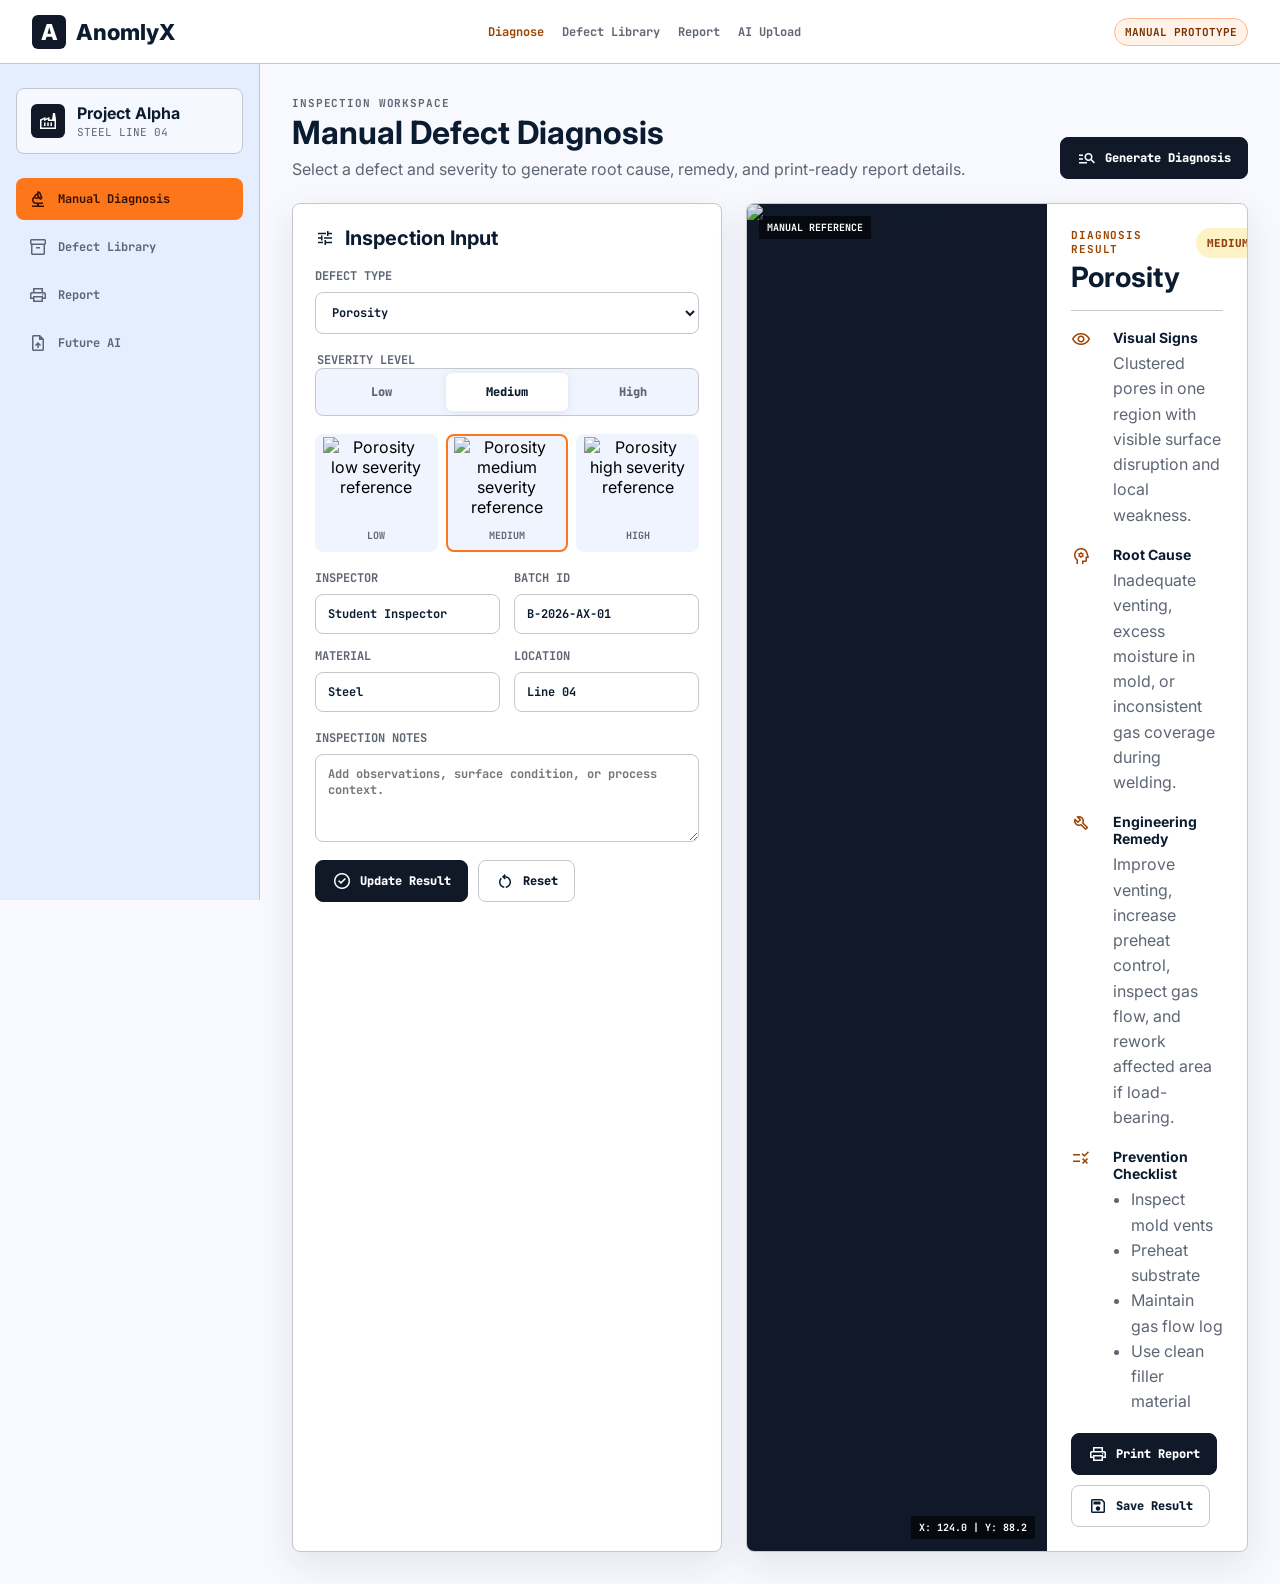
==== index.html @ 94c05d11 "add frontend framework and supporting documentation" ====
<!DOCTYPE html>
<html lang="en">
<head>
  <meta charset="UTF-8">
  <meta name="viewport" content="width=device-width, initial-scale=1.0">
  <title>AnomlyX Diagnostic Prototype</title>
  <link rel="preconnect" href="https://fonts.googleapis.com">
  <link rel="preconnect" href="https://fonts.gstatic.com" crossorigin>
  <link href="https://fonts.googleapis.com/css2?family=Inter:wght@400;500;600;700;800&family=JetBrains+Mono:wght@500;700&family=Material+Symbols+Outlined:wght@400&display=swap" rel="stylesheet">
  <link rel="stylesheet" href="styles.css">
</head>
<body>
  <header class="topbar">
    <a class="brand" href="#diagnose" aria-label="AnomlyX home">
      <span class="brand-mark">A</span>
      <span>AnomlyX</span>
    </a>
    <nav class="topnav" aria-label="Primary navigation">
      <a href="#diagnose" data-route="diagnose">Diagnose</a>
      <a href="#library" data-route="library">Defect Library</a>
      <a href="#report" data-route="report">Report</a>
      <a href="#ai" data-route="ai">AI Upload</a>
    </nav>
    <span class="prototype-badge">Manual Prototype</span>
  </header>

  <main class="app-shell">
    <aside class="sidebar">
      <section class="line-card">
        <span class="material-symbols-outlined">factory</span>
        <div>
          <strong>Project Alpha</strong>
          <small>Steel Line 04</small>
        </div>
      </section>
      <button class="side-link active" data-jump="diagnose">
        <span class="material-symbols-outlined">biotech</span>
        Manual Diagnosis
      </button>
      <button class="side-link" data-jump="library">
        <span class="material-symbols-outlined">inventory_2</span>
        Defect Library
      </button>
      <button class="side-link" data-jump="report">
        <span class="material-symbols-outlined">print</span>
        Report
      </button>
      <button class="side-link" data-jump="ai">
        <span class="material-symbols-outlined">upload_file</span>
        Future AI
      </button>
    </aside>

    <section class="content">
      <section class="page active" id="page-diagnose" data-page="diagnose">
        <div class="page-header">
          <div>
            <p class="eyebrow">Inspection workspace</p>
            <h1>Manual Defect Diagnosis</h1>
            <p>Select a defect and severity to generate root cause, remedy, and print-ready report details.</p>
          </div>
          <button class="primary-action" id="generateBtn">
            <span class="material-symbols-outlined">manage_search</span>
            Generate Diagnosis
          </button>
        </div>

        <div class="diagnosis-grid">
          <form class="panel input-panel" id="diagnosisForm">
            <div class="panel-title">
              <span class="material-symbols-outlined">tune</span>
              <h2>Inspection Input</h2>
            </div>

            <label>
              Defect Type
              <select id="defectSelect"></select>
            </label>

            <fieldset>
              <legend>Severity Level</legend>
              <div class="segmented" id="severityGroup">
                <button type="button" data-severity="low">Low</button>
                <button type="button" data-severity="medium" class="active">Medium</button>
                <button type="button" data-severity="high">High</button>
              </div>
            </fieldset>

            <div class="thumb-row" id="severityThumbs" aria-label="Severity references"></div>

            <div class="form-grid">
              <label>
                Inspector
                <input id="inspectorInput" value="Student Inspector">
              </label>
              <label>
                Batch ID
                <input id="batchInput" value="B-2026-AX-01">
              </label>
              <label>
                Material
                <input id="materialInput" value="Steel">
              </label>
              <label>
                Location
                <input id="locationInput" value="Line 04">
              </label>
            </div>

            <label>
              Inspection Notes
              <textarea id="notesInput" rows="4" placeholder="Add observations, surface condition, or process context."></textarea>
            </label>

            <div class="button-row">
              <button type="button" class="primary-action" id="updateBtn">
                <span class="material-symbols-outlined">check_circle</span>
                Update Result
              </button>
              <button type="reset" class="ghost-action" id="resetBtn">
                <span class="material-symbols-outlined">restart_alt</span>
                Reset
              </button>
            </div>
          </form>

          <article class="panel result-panel">
            <div class="result-visual">
              <img id="resultImage" alt="Selected defect reference">
              <span class="scan-label">Manual reference</span>
              <span class="coordinate">X: 124.0 | Y: 88.2</span>
            </div>

            <div class="result-body">
              <div class="result-heading">
                <div>
                  <p class="eyebrow">Diagnosis Result</p>
                  <h2 id="resultTitle">Porosity</h2>
                </div>
                <span class="severity-pill medium" id="severityBadge">Medium</span>
              </div>

              <div class="result-section">
                <span class="material-symbols-outlined">visibility</span>
                <div>
                  <h3>Visual Signs</h3>
                  <p id="visualSigns"></p>
                </div>
              </div>

              <div class="result-section">
                <span class="material-symbols-outlined">psychology</span>
                <div>
                  <h3>Root Cause</h3>
                  <p id="rootCause"></p>
                </div>
              </div>

              <div class="result-section">
                <span class="material-symbols-outlined">build</span>
                <div>
                  <h3>Engineering Remedy</h3>
                  <p id="remedy"></p>
                </div>
              </div>

              <div class="result-section">
                <span class="material-symbols-outlined">rule</span>
                <div>
                  <h3>Prevention Checklist</h3>
                  <ul id="preventionList"></ul>
                </div>
              </div>

              <div class="button-row">
                <button class="primary-action" id="printBtn">
                  <span class="material-symbols-outlined">print</span>
                  Print Report
                </button>
                <button class="ghost-action" id="saveBtn">
                  <span class="material-symbols-outlined">save</span>
                  Save Result
                </button>
              </div>
            </div>
          </article>
        </div>
      </section>

      <section class="page" id="page-library" data-page="library">
        <div class="page-header">
          <div>
            <p class="eyebrow">Reference database</p>
            <h1>Defect Library</h1>
            <p>Browse known metal defects and use any entry directly in the manual diagnosis workflow.</p>
          </div>
          <label class="search-box">
            <span class="material-symbols-outlined">search</span>
            <input id="librarySearch" placeholder="Search defects">
          </label>
        </div>
        <div class="library-grid" id="libraryGrid"></div>
      </section>

      <section class="page report-page" id="page-report" data-page="report">
        <div class="report-actions no-print">
          <button class="ghost-action" data-jump="diagnose">
            <span class="material-symbols-outlined">arrow_back</span>
            Back to Diagnosis
          </button>
          <button class="primary-action" id="reportPrintBtn">
            <span class="material-symbols-outlined">print</span>
            Print
          </button>
        </div>
        <article class="report-sheet" id="reportSheet">
          <header class="report-header">
            <div>
              <h1>AnomlyX</h1>
              <p>Industrial Metal Defect Diagnostic Report</p>
            </div>
            <div class="report-meta">
              <span id="reportId">AX-0001</span>
              <span id="reportDate"></span>
              <span id="reportInspector"></span>
            </div>
          </header>
          <div class="summary-table">
            <div><small>Defect Type</small><strong id="reportDefect"></strong></div>
            <div><small>Severity</small><strong id="reportSeverity"></strong></div>
            <div><small>Material</small><strong id="reportMaterial"></strong></div>
            <div><small>Batch ID</small><strong id="reportBatch"></strong></div>
          </div>
          <div class="report-content">
            <img id="reportImage" alt="Report defect reference">
            <div>
              <section>
                <h2>Root Cause Analysis</h2>
                <p id="reportRoot"></p>
              </section>
              <section>
                <h2>Recommended Remedy</h2>
                <p id="reportRemedy"></p>
              </section>
              <section>
                <h2>Inspector Notes</h2>
                <p id="reportNotes"></p>
              </section>
            </div>
          </div>
          <section class="report-checklist">
            <h2>Prevention Checklist</h2>
            <ul id="reportPrevention"></ul>
          </section>
        </article>
      </section>

      <section class="page" id="page-ai" data-page="ai">
        <div class="page-header">
          <div>
            <p class="eyebrow">Future ML feature</p>
            <h1>AI Image Diagnosis</h1>
            <p>This placeholder is ready for the model/API phase after the manual prototype and dataset are complete.</p>
          </div>
          <span class="prototype-badge">Coming Later</span>
        </div>
        <div class="ai-grid">
          <div class="panel upload-panel">
            <span class="material-symbols-outlined">cloud_upload</span>
            <h2>Upload metal defect image</h2>
            <p>JPG, PNG, or WEBP. Use close crop, good lighting, and minimal background.</p>
            <input type="file" accept="image/*" disabled>
          </div>
          <div class="panel">
            <div class="panel-title">
              <span class="material-symbols-outlined">modeling</span>
              <h2>Prediction Result</h2>
            </div>
            <div class="empty-state">
              <strong>No model connected yet</strong>
              <p>Phase 1 stays manual. Later, this panel can show defect, severity, confidence, and suggested remedy from ML.</p>
            </div>
          </div>
        </div>
      </section>
    </section>
  </main>

  <div class="toast" id="toast" role="status" aria-live="polite"></div>

  <script src="script.js"></script>
</body>
</html>
---- styles.css ----
:root {
  --bg: #f8f9ff;
  --surface: #ffffff;
  --surface-low: #eff4ff;
  --surface-mid: #e5eeff;
  --surface-high: #d3e4fe;
  --text: #0b1c30;
  --muted: #5e6674;
  --border: #c6c6cd;
  --primary: #111827;
  --accent: #9d4300;
  --accent-strong: #fd761a;
  --green: #0f9f6e;
  --amber: #d97706;
  --red: #dc2626;
  --shadow: 0 12px 35px rgba(11, 28, 48, 0.09);
  --radius: 8px;
}

* {
  box-sizing: border-box;
}

html {
  scroll-behavior: smooth;
}

body {
  margin: 0;
  min-height: 100vh;
  background: var(--bg);
  color: var(--text);
  font-family: Inter, system-ui, -apple-system, BlinkMacSystemFont, "Segoe UI", sans-serif;
}

button,
input,
select,
textarea {
  font: inherit;
}

button {
  cursor: pointer;
}

.material-symbols-outlined {
  font-size: 20px;
  vertical-align: middle;
}

.topbar {
  position: sticky;
  top: 0;
  z-index: 20;
  display: flex;
  align-items: center;
  justify-content: space-between;
  height: 64px;
  padding: 0 32px;
  background: rgba(255, 255, 255, 0.94);
  border-bottom: 1px solid var(--border);
  backdrop-filter: blur(10px);
}

.brand {
  display: inline-flex;
  align-items: center;
  gap: 10px;
  color: var(--text);
  font-size: 22px;
  font-weight: 800;
  text-decoration: none;
}

.brand-mark {
  display: grid;
  width: 34px;
  height: 34px;
  place-items: center;
  border-radius: 6px;
  background: var(--primary);
  color: white;
  font-weight: 800;
}

.topnav {
  display: flex;
  align-items: center;
  gap: 18px;
}

.topnav a {
  color: var(--muted);
  font-family: "JetBrains Mono", monospace;
  font-size: 12px;
  font-weight: 700;
  text-decoration: none;
}

.topnav a.active,
.topnav a:hover {
  color: var(--accent);
}

.prototype-badge {
  display: inline-flex;
  align-items: center;
  min-height: 28px;
  padding: 0 10px;
  border: 1px solid #ffb690;
  border-radius: 999px;
  background: #fff2e8;
  color: #783200;
  font-family: "JetBrains Mono", monospace;
  font-size: 11px;
  font-weight: 700;
  text-transform: uppercase;
}

.app-shell {
  display: grid;
  grid-template-columns: 260px minmax(0, 1fr);
  min-height: calc(100vh - 64px);
}

.sidebar {
  position: sticky;
  top: 64px;
  height: calc(100vh - 64px);
  padding: 24px 16px;
  background: var(--surface-mid);
  border-right: 1px solid var(--border);
}

.line-card {
  display: flex;
  align-items: center;
  gap: 12px;
  margin-bottom: 24px;
  padding: 14px;
  border: 1px solid var(--border);
  border-radius: var(--radius);
  background: rgba(255, 255, 255, 0.62);
}

.line-card .material-symbols-outlined {
  display: grid;
  width: 34px;
  height: 34px;
  place-items: center;
  border-radius: 6px;
  background: var(--primary);
  color: white;
}

.line-card strong,
.line-card small {
  display: block;
}

.line-card small {
  margin-top: 2px;
  color: var(--muted);
  font-family: "JetBrains Mono", monospace;
  font-size: 11px;
  text-transform: uppercase;
}

.side-link {
  display: flex;
  width: 100%;
  align-items: center;
  gap: 10px;
  margin-bottom: 6px;
  padding: 11px 12px;
  border: 0;
  border-radius: var(--radius);
  background: transparent;
  color: var(--muted);
  font-family: "JetBrains Mono", monospace;
  font-size: 12px;
  font-weight: 700;
  text-align: left;
}

.side-link.active,
.side-link:hover {
  background: var(--accent-strong);
  color: #341100;
}

.content {
  min-width: 0;
  padding: 32px;
}

.page {
  display: none;
}

.page.active {
  display: block;
}

.page-header {
  display: flex;
  align-items: flex-end;
  justify-content: space-between;
  gap: 24px;
  margin-bottom: 24px;
}

.page-header h1 {
  margin: 4px 0 8px;
  font-size: 32px;
  line-height: 1.16;
}

.page-header p {
  max-width: 760px;
  margin: 0;
  color: var(--muted);
}

.eyebrow {
  margin: 0;
  color: var(--accent);
  font-family: "JetBrains Mono", monospace;
  font-size: 11px;
  font-weight: 700;
  letter-spacing: 0.08em;
  text-transform: uppercase;
}

.diagnosis-grid {
  display: grid;
  grid-template-columns: minmax(320px, 430px) minmax(0, 1fr);
  gap: 24px;
}

.panel {
  border: 1px solid var(--border);
  border-radius: var(--radius);
  background: var(--surface);
  box-shadow: var(--shadow);
}

.input-panel {
  display: flex;
  flex-direction: column;
  gap: 18px;
  padding: 22px;
}

.panel-title {
  display: flex;
  align-items: center;
  gap: 10px;
}

.panel-title h2 {
  margin: 0;
  font-size: 20px;
}

label,
fieldset {
  display: flex;
  flex-direction: column;
  gap: 8px;
  margin: 0;
  border: 0;
  padding: 0;
  color: var(--muted);
  font-family: "JetBrains Mono", monospace;
  font-size: 12px;
  font-weight: 700;
  text-transform: uppercase;
}

input,
select,
textarea {
  width: 100%;
  border: 1px solid var(--border);
  border-radius: var(--radius);
  background: #fff;
  color: var(--text);
  padding: 11px 12px;
  outline: none;
}

textarea {
  resize: vertical;
}

input:focus,
select:focus,
textarea:focus {
  border-color: var(--accent-strong);
  box-shadow: 0 0 0 3px rgba(253, 118, 26, 0.18);
}

.segmented {
  display: grid;
  grid-template-columns: repeat(3, 1fr);
  gap: 4px;
  padding: 4px;
  border: 1px solid var(--border);
  border-radius: var(--radius);
  background: var(--surface-low);
}

.segmented button {
  min-height: 38px;
  border: 0;
  border-radius: 6px;
  background: transparent;
  color: var(--muted);
  font-weight: 800;
}

.segmented button.active {
  background: var(--surface);
  color: var(--text);
  box-shadow: 0 1px 8px rgba(11, 28, 48, 0.08);
}

.thumb-row {
  display: grid;
  grid-template-columns: repeat(3, 1fr);
  gap: 8px;
}

.severity-thumb {
  overflow: hidden;
  border: 2px solid transparent;
  border-radius: var(--radius);
  background: var(--surface-low);
}

.severity-thumb.active {
  border-color: var(--accent-strong);
}

.severity-thumb img {
  display: block;
  width: 100%;
  aspect-ratio: 1.25;
  object-fit: cover;
  filter: grayscale(0.2);
}

.severity-thumb span {
  display: block;
  padding: 7px;
  color: var(--muted);
  font-family: "JetBrains Mono", monospace;
  font-size: 10px;
  font-weight: 700;
  text-align: center;
  text-transform: uppercase;
}

.form-grid {
  display: grid;
  grid-template-columns: repeat(2, minmax(0, 1fr));
  gap: 14px;
}

.button-row {
  display: flex;
  flex-wrap: wrap;
  gap: 10px;
}

.primary-action,
.ghost-action {
  display: inline-flex;
  align-items: center;
  justify-content: center;
  gap: 8px;
  min-height: 42px;
  border-radius: var(--radius);
  padding: 0 16px;
  font-family: "JetBrains Mono", monospace;
  font-size: 12px;
  font-weight: 800;
}

.primary-action {
  border: 1px solid var(--primary);
  background: var(--primary);
  color: white;
}

.ghost-action {
  border: 1px solid var(--border);
  background: white;
  color: var(--text);
}

.primary-action:hover,
.ghost-action:hover {
  transform: translateY(-1px);
}

.result-panel {
  display: grid;
  grid-template-columns: minmax(300px, 44%) minmax(0, 1fr);
  overflow: hidden;
}

.result-visual {
  position: relative;
  min-height: 100%;
  background: var(--primary);
}

.result-visual img {
  display: block;
  width: 100%;
  height: 100%;
  min-height: 520px;
  object-fit: cover;
  opacity: 0.9;
}

.scan-label,
.coordinate {
  position: absolute;
  padding: 5px 8px;
  background: rgba(0, 0, 0, 0.62);
  color: white;
  font-family: "JetBrains Mono", monospace;
  font-size: 10px;
  font-weight: 700;
}

.scan-label {
  top: 12px;
  left: 12px;
  text-transform: uppercase;
}

.coordinate {
  right: 12px;
  bottom: 12px;
}

.result-body {
  display: flex;
  flex-direction: column;
  gap: 18px;
  padding: 24px;
}

.result-heading {
  display: flex;
  align-items: flex-start;
  justify-content: space-between;
  gap: 16px;
  border-bottom: 1px solid var(--border);
  padding-bottom: 16px;
}

.result-heading h2 {
  margin: 4px 0 0;
  font-size: 28px;
}

.severity-pill {
  display: inline-flex;
  align-items: center;
  min-height: 30px;
  padding: 0 11px;
  border-radius: 999px;
  font-family: "JetBrains Mono", monospace;
  font-size: 11px;
  font-weight: 800;
  text-transform: uppercase;
}

.severity-pill.low {
  background: #d1fae5;
  color: #065f46;
}

.severity-pill.medium {
  background: #fef3c7;
  color: #92400e;
}

.severity-pill.high {
  background: #fee2e2;
  color: #991b1b;
}

.result-section {
  display: grid;
  grid-template-columns: 30px minmax(0, 1fr);
  gap: 12px;
}

.result-section .material-symbols-outlined {
  color: var(--accent);
}

.result-section h3 {
  margin: 0 0 5px;
  font-size: 14px;
}

.result-section p,
.result-section ul {
  margin: 0;
  color: var(--muted);
  line-height: 1.58;
}

.result-section ul {
  padding-left: 18px;
}

.search-box {
  position: relative;
  display: block;
  width: min(100%, 320px);
  text-transform: none;
}

.search-box .material-symbols-outlined {
  position: absolute;
  top: 50%;
  left: 11px;
  color: var(--muted);
  transform: translateY(-50%);
}

.search-box input {
  padding-left: 40px;
}

.library-grid {
  display: grid;
  grid-template-columns: repeat(3, minmax(0, 1fr));
  gap: 18px;
}

.defect-card {
  overflow: hidden;
  border: 1px solid var(--border);
  border-radius: var(--radius);
  background: white;
  box-shadow: 0 8px 20px rgba(11, 28, 48, 0.06);
}

.defect-card img {
  display: block;
  width: 100%;
  aspect-ratio: 1.7;
  object-fit: cover;
}

.defect-card-body {
  padding: 16px;
}

.defect-card h2 {
  margin: 0 0 8px;
  font-size: 18px;
}

.defect-card p {
  margin: 0 0 14px;
  color: var(--muted);
  line-height: 1.5;
}

.mini-severity {
  display: flex;
  gap: 6px;
  margin-bottom: 14px;
}

.mini-severity span {
  flex: 1;
  padding: 6px 4px;
  border-radius: 999px;
  font-family: "JetBrains Mono", monospace;
  font-size: 10px;
  font-weight: 800;
  text-align: center;
  text-transform: uppercase;
}

.mini-severity .low {
  background: #d1fae5;
  color: #065f46;
}

.mini-severity .medium {
  background: #fef3c7;
  color: #92400e;
}

.mini-severity .high {
  background: #fee2e2;
  color: #991b1b;
}

.report-page {
  max-width: 960px;
  margin: 0 auto;
}

.report-actions {
  display: flex;
  justify-content: space-between;
  margin-bottom: 18px;
}

.report-sheet {
  padding: 42px;
  border: 1px solid var(--border);
  border-radius: var(--radius);
  background: white;
  box-shadow: var(--shadow);
}

.report-header {
  display: flex;
  justify-content: space-between;
  gap: 24px;
  border-bottom: 1px solid var(--border);
  padding-bottom: 22px;
}

.report-header h1 {
  margin: 0;
  font-size: 32px;
}

.report-header p,
.report-meta {
  color: var(--muted);
}

.report-meta {
  display: flex;
  flex-direction: column;
  gap: 4px;
  font-family: "JetBrains Mono", monospace;
  font-size: 12px;
  font-weight: 700;
  text-align: right;
}

.summary-table {
  display: grid;
  grid-template-columns: repeat(4, 1fr);
  margin: 22px 0;
  background: var(--surface-low);
  border-radius: var(--radius);
  padding: 16px;
}

.summary-table div + div {
  border-left: 1px solid var(--border);
  padding-left: 16px;
}

.summary-table small {
  display: block;
  color: var(--muted);
  font-family: "JetBrains Mono", monospace;
  font-size: 10px;
  font-weight: 800;
  text-transform: uppercase;
}

.summary-table strong {
  display: block;
  margin-top: 4px;
  font-size: 18px;
}

.report-content {
  display: grid;
  grid-template-columns: 42% minmax(0, 1fr);
  gap: 24px;
}

.report-content img {
  width: 100%;
  height: 100%;
  min-height: 300px;
  border-radius: var(--radius);
  object-fit: cover;
}

.report-content h2,
.report-checklist h2 {
  margin: 0 0 8px;
  font-size: 18px;
}

.report-content p {
  margin: 0 0 18px;
  color: var(--muted);
  line-height: 1.6;
}

.report-checklist {
  margin-top: 24px;
  padding: 18px;
  border-radius: var(--radius);
  background: var(--surface-low);
}

.report-checklist ul {
  margin: 0;
  columns: 2;
  color: var(--muted);
  line-height: 1.7;
}

.ai-grid {
  display: grid;
  grid-template-columns: minmax(0, 1.25fr) minmax(300px, 0.75fr);
  gap: 24px;
}

.upload-panel {
  display: grid;
  min-height: 360px;
  place-items: center;
  align-content: center;
  gap: 10px;
  border-style: dashed;
  text-align: center;
}

.upload-panel .material-symbols-outlined {
  font-size: 52px;
  color: var(--accent);
}

.upload-panel h2,
.upload-panel p {
  margin: 0;
}

.upload-panel p,
.empty-state p {
  color: var(--muted);
}

.empty-state {
  padding: 22px;
}

.toast {
  position: fixed;
  right: 24px;
  bottom: 24px;
  z-index: 30;
  max-width: 320px;
  padding: 13px 16px;
  border-radius: var(--radius);
  background: var(--primary);
  color: white;
  box-shadow: var(--shadow);
  opacity: 0;
  transform: translateY(12px);
  transition: opacity 180ms ease, transform 180ms ease;
  pointer-events: none;
}

.toast.show {
  opacity: 1;
  transform: translateY(0);
}

@media (max-width: 1020px) {
  .app-shell,
  .diagnosis-grid,
  .result-panel,
  .ai-grid,
  .report-content {
    grid-template-columns: 1fr;
  }

  .sidebar {
    display: none;
  }

  .library-grid {
    grid-template-columns: repeat(2, minmax(0, 1fr));
  }

  .result-visual img {
    min-height: 300px;
  }
}

@media (max-width: 720px) {
  .topbar {
    height: auto;
    flex-wrap: wrap;
    gap: 12px;
    padding: 14px 16px;
  }

  .topnav {
    order: 3;
    width: 100%;
    overflow-x: auto;
    padding-bottom: 2px;
  }

  .content {
    padding: 20px 16px;
  }

  .page-header,
  .report-header,
  .report-actions {
    align-items: stretch;
    flex-direction: column;
  }

  .page-header h1 {
    font-size: 26px;
  }

  .library-grid,
  .form-grid,
  .summary-table {
    grid-template-columns: 1fr;
  }

  .summary-table div + div {
    border-left: 0;
    border-top: 1px solid var(--border);
    padding-top: 12px;
    padding-left: 0;
  }

  .report-sheet {
    padding: 22px;
  }

  .report-meta {
    text-align: left;
  }

  .report-checklist ul {
    columns: 1;
  }
}

@media print {
  .topbar,
  .sidebar,
  .no-print,
  .toast {
    display: none !important;
  }

  .app-shell {
    display: block;
  }

  .content {
    padding: 0;
  }

  .page {
    display: none !important;
  }

  #page-report {
    display: block !important;
  }

  .report-sheet {
    border: 0;
    box-shadow: none;
  }
}
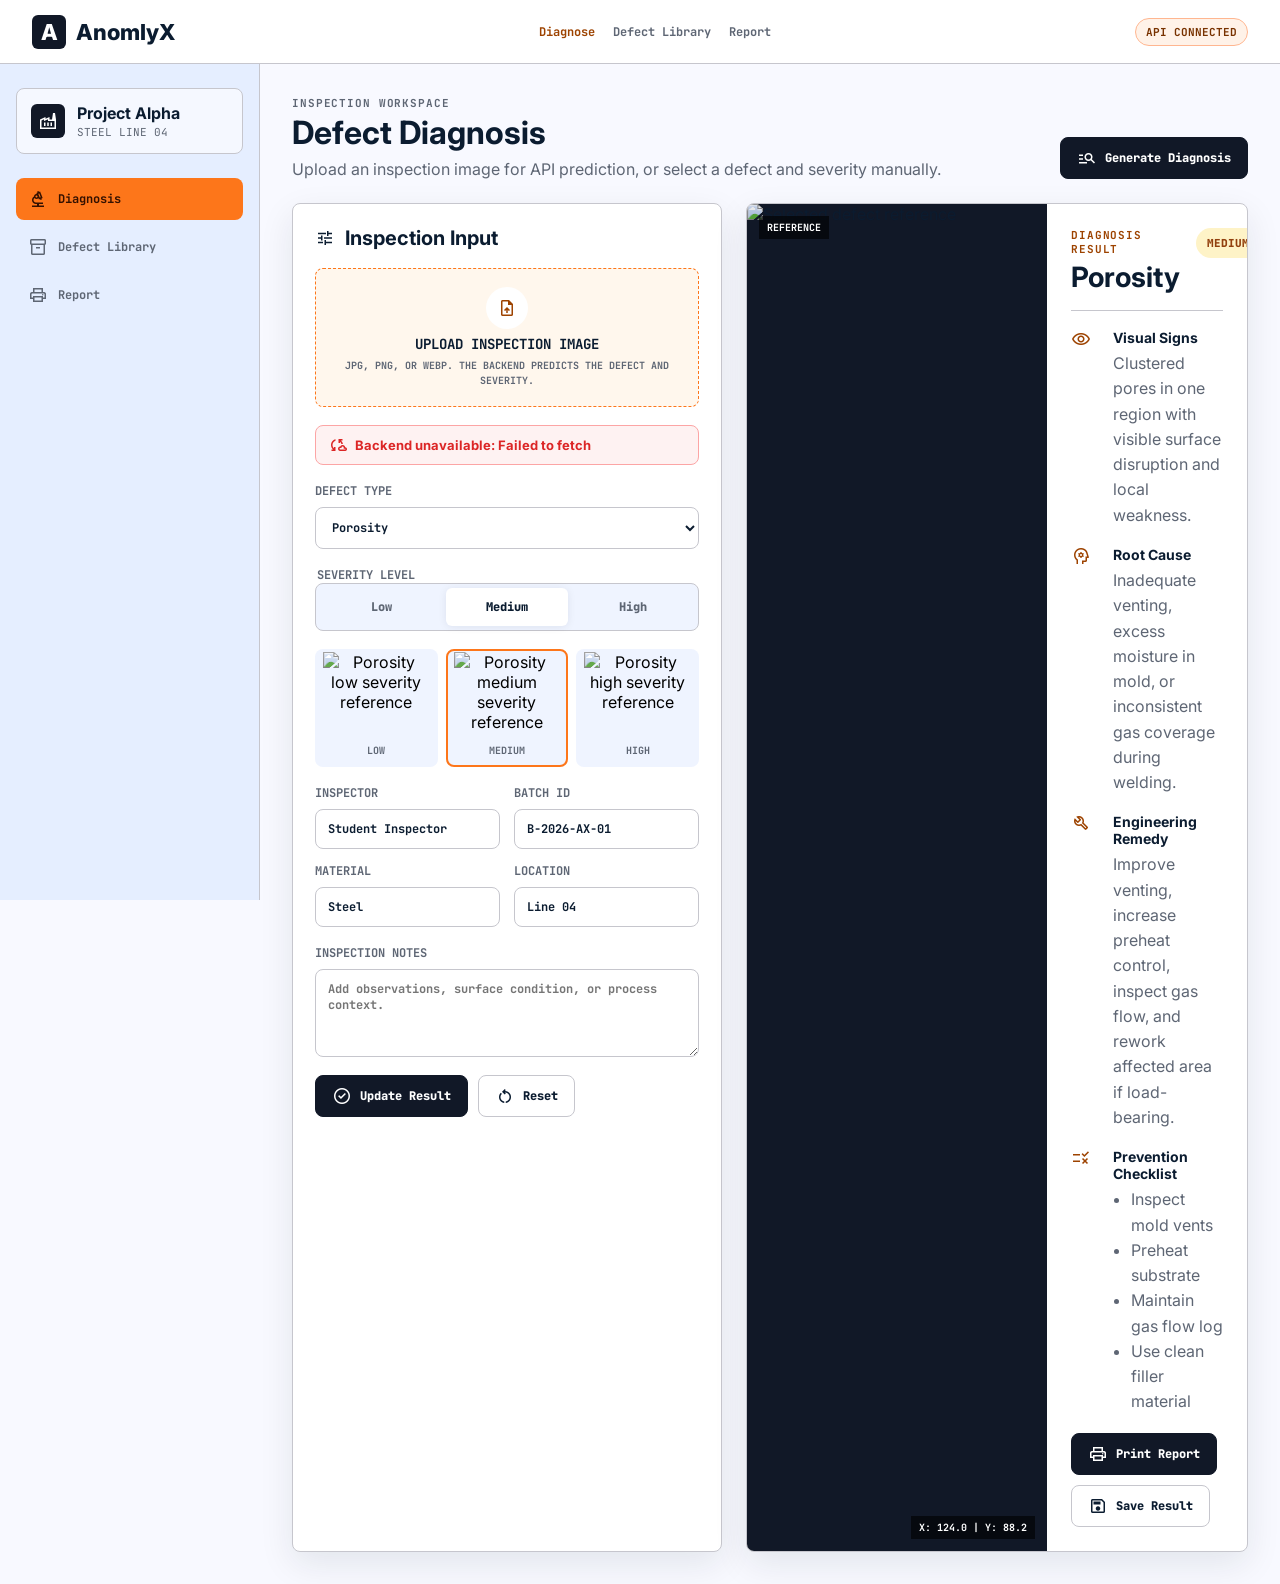
==== commit 5a103f94: "Add backend and API setup" ====
--- a/index.html
+++ b/index.html
@@ -19,9 +19,8 @@
       <a href="#diagnose" data-route="diagnose">Diagnose</a>
       <a href="#library" data-route="library">Defect Library</a>
       <a href="#report" data-route="report">Report</a>
-      <a href="#ai" data-route="ai">AI Upload</a>
     </nav>
-    <span class="prototype-badge">Manual Prototype</span>
+    <span class="prototype-badge">API Connected</span>
   </header>
 
   <main class="app-shell">
@@ -35,7 +34,7 @@
       </section>
       <button class="side-link active" data-jump="diagnose">
         <span class="material-symbols-outlined">biotech</span>
-        Manual Diagnosis
+        Diagnosis
       </button>
       <button class="side-link" data-jump="library">
         <span class="material-symbols-outlined">inventory_2</span>
@@ -45,10 +44,6 @@
         <span class="material-symbols-outlined">print</span>
         Report
       </button>
-      <button class="side-link" data-jump="ai">
-        <span class="material-symbols-outlined">upload_file</span>
-        Future AI
-      </button>
     </aside>
 
     <section class="content">
@@ -56,8 +51,8 @@
         <div class="page-header">
           <div>
             <p class="eyebrow">Inspection workspace</p>
-            <h1>Manual Defect Diagnosis</h1>
-            <p>Select a defect and severity to generate root cause, remedy, and print-ready report details.</p>
+            <h1>Defect Diagnosis</h1>
+            <p>Upload an inspection image for API prediction, or select a defect and severity manually.</p>
           </div>
           <button class="primary-action" id="generateBtn">
             <span class="material-symbols-outlined">manage_search</span>
@@ -70,6 +65,18 @@
             <div class="panel-title">
               <span class="material-symbols-outlined">tune</span>
               <h2>Inspection Input</h2>
+            </div>
+
+            <label class="upload-box" for="imageInput">
+              <span class="material-symbols-outlined">upload_file</span>
+              <strong id="uploadLabel">Upload inspection image</strong>
+              <small>JPG, PNG, or WEBP. The backend predicts the defect and severity.</small>
+              <input id="imageInput" type="file" accept="image/jpeg,image/png,image/webp">
+            </label>
+
+            <div class="api-status" id="apiStatus">
+              <span class="material-symbols-outlined">cloud_sync</span>
+              <span>Backend ready for image prediction.</span>
             </div>
 
             <label>
@@ -127,7 +134,7 @@
           <article class="panel result-panel">
             <div class="result-visual">
               <img id="resultImage" alt="Selected defect reference">
-              <span class="scan-label">Manual reference</span>
+              <span class="scan-label" id="resultSourceLabel">Reference</span>
               <span class="coordinate">X: 124.0 | Y: 88.2</span>
             </div>
 
@@ -254,35 +261,6 @@
           </section>
         </article>
       </section>
-
-      <section class="page" id="page-ai" data-page="ai">
-        <div class="page-header">
-          <div>
-            <p class="eyebrow">Future ML feature</p>
-            <h1>AI Image Diagnosis</h1>
-            <p>This placeholder is ready for the model/API phase after the manual prototype and dataset are complete.</p>
-          </div>
-          <span class="prototype-badge">Coming Later</span>
-        </div>
-        <div class="ai-grid">
-          <div class="panel upload-panel">
-            <span class="material-symbols-outlined">cloud_upload</span>
-            <h2>Upload metal defect image</h2>
-            <p>JPG, PNG, or WEBP. Use close crop, good lighting, and minimal background.</p>
-            <input type="file" accept="image/*" disabled>
-          </div>
-          <div class="panel">
-            <div class="panel-title">
-              <span class="material-symbols-outlined">modeling</span>
-              <h2>Prediction Result</h2>
-            </div>
-            <div class="empty-state">
-              <strong>No model connected yet</strong>
-              <p>Phase 1 stays manual. Later, this panel can show defect, severity, confidence, and suggested remedy from ML.</p>
-            </div>
-          </div>
-        </div>
-      </section>
     </section>
   </main>
 
--- a/styles.css
+++ b/styles.css
@@ -327,6 +327,90 @@
   box-shadow: 0 1px 8px rgba(11, 28, 48, 0.08);
 }
 
+.upload-box {
+  display: grid;
+  gap: 6px;
+  place-items: center;
+  min-height: 132px;
+  padding: 18px;
+  border: 1px dashed var(--accent-strong);
+  border-radius: var(--radius);
+  background: #fff7ed;
+  color: var(--text);
+  text-align: center;
+  cursor: pointer;
+}
+
+.upload-box .material-symbols-outlined {
+  display: grid;
+  width: 42px;
+  height: 42px;
+  place-items: center;
+  border-radius: 50%;
+  background: white;
+  color: var(--accent);
+}
+
+.upload-box strong {
+  max-width: 100%;
+  overflow: hidden;
+  font-size: 14px;
+  text-overflow: ellipsis;
+  white-space: nowrap;
+}
+
+.upload-box small {
+  max-width: 360px;
+  color: var(--muted);
+  line-height: 1.45;
+}
+
+.upload-box input {
+  position: absolute;
+  width: 1px;
+  height: 1px;
+  opacity: 0;
+  pointer-events: none;
+}
+
+.api-status {
+  display: flex;
+  align-items: center;
+  gap: 8px;
+  min-height: 38px;
+  padding: 9px 11px;
+  border: 1px solid var(--border);
+  border-radius: var(--radius);
+  background: var(--surface-low);
+  color: var(--muted);
+  font-size: 13px;
+  font-weight: 700;
+}
+
+.api-status[data-status="loading"] {
+  border-color: #93c5fd;
+  background: #eff6ff;
+  color: #1d4ed8;
+}
+
+.api-status[data-status="success"] {
+  border-color: #86efac;
+  background: #f0fdf4;
+  color: var(--green);
+}
+
+.api-status[data-status="warning"] {
+  border-color: #fcd34d;
+  background: #fffbeb;
+  color: var(--amber);
+}
+
+.api-status[data-status="error"] {
+  border-color: #fca5a5;
+  background: #fef2f2;
+  color: var(--red);
+}
+
 .thumb-row {
   display: grid;
   grid-template-columns: repeat(3, 1fr);
@@ -556,13 +640,6 @@
   box-shadow: 0 8px 20px rgba(11, 28, 48, 0.06);
 }
 
-.defect-card img {
-  display: block;
-  width: 100%;
-  aspect-ratio: 1.7;
-  object-fit: cover;
-}
-
 .defect-card-body {
   padding: 16px;
 }
@@ -578,34 +655,58 @@
   line-height: 1.5;
 }
 
-.mini-severity {
-  display: flex;
-  gap: 6px;
-  margin-bottom: 14px;
-}
-
-.mini-severity span {
-  flex: 1;
-  padding: 6px 4px;
+.defect-image-grid {
+  display: grid;
+  grid-template-columns: repeat(3, 1fr);
+  gap: 1px;
+  background: var(--border);
+}
+
+.defect-severity-image {
+  position: relative;
+  overflow: hidden;
+  min-width: 0;
+  border: 0;
+  background: var(--surface-low);
+  padding: 0;
+}
+
+.defect-severity-image img {
+  display: block;
+  width: 100%;
+  aspect-ratio: 1.08;
+  object-fit: cover;
+  transition: transform 180ms ease;
+}
+
+.defect-severity-image:hover img {
+  transform: scale(1.04);
+}
+
+.defect-severity-image span {
+  position: absolute;
+  right: 6px;
+  bottom: 6px;
+  padding: 4px 6px;
   border-radius: 999px;
   font-family: "JetBrains Mono", monospace;
-  font-size: 10px;
+  font-size: 9px;
   font-weight: 800;
   text-align: center;
   text-transform: uppercase;
 }
 
-.mini-severity .low {
+.defect-severity-image .low {
   background: #d1fae5;
   color: #065f46;
 }
 
-.mini-severity .medium {
+.defect-severity-image .medium {
   background: #fef3c7;
   color: #92400e;
 }
 
-.mini-severity .high {
+.defect-severity-image .high {
   background: #fee2e2;
   color: #991b1b;
 }
@@ -724,41 +825,6 @@
   columns: 2;
   color: var(--muted);
   line-height: 1.7;
-}
-
-.ai-grid {
-  display: grid;
-  grid-template-columns: minmax(0, 1.25fr) minmax(300px, 0.75fr);
-  gap: 24px;
-}
-
-.upload-panel {
-  display: grid;
-  min-height: 360px;
-  place-items: center;
-  align-content: center;
-  gap: 10px;
-  border-style: dashed;
-  text-align: center;
-}
-
-.upload-panel .material-symbols-outlined {
-  font-size: 52px;
-  color: var(--accent);
-}
-
-.upload-panel h2,
-.upload-panel p {
-  margin: 0;
-}
-
-.upload-panel p,
-.empty-state p {
-  color: var(--muted);
-}
-
-.empty-state {
-  padding: 22px;
 }
 
 .toast {
@@ -787,7 +853,6 @@
   .app-shell,
   .diagnosis-grid,
   .result-panel,
-  .ai-grid,
   .report-content {
     grid-template-columns: 1fr;
   }
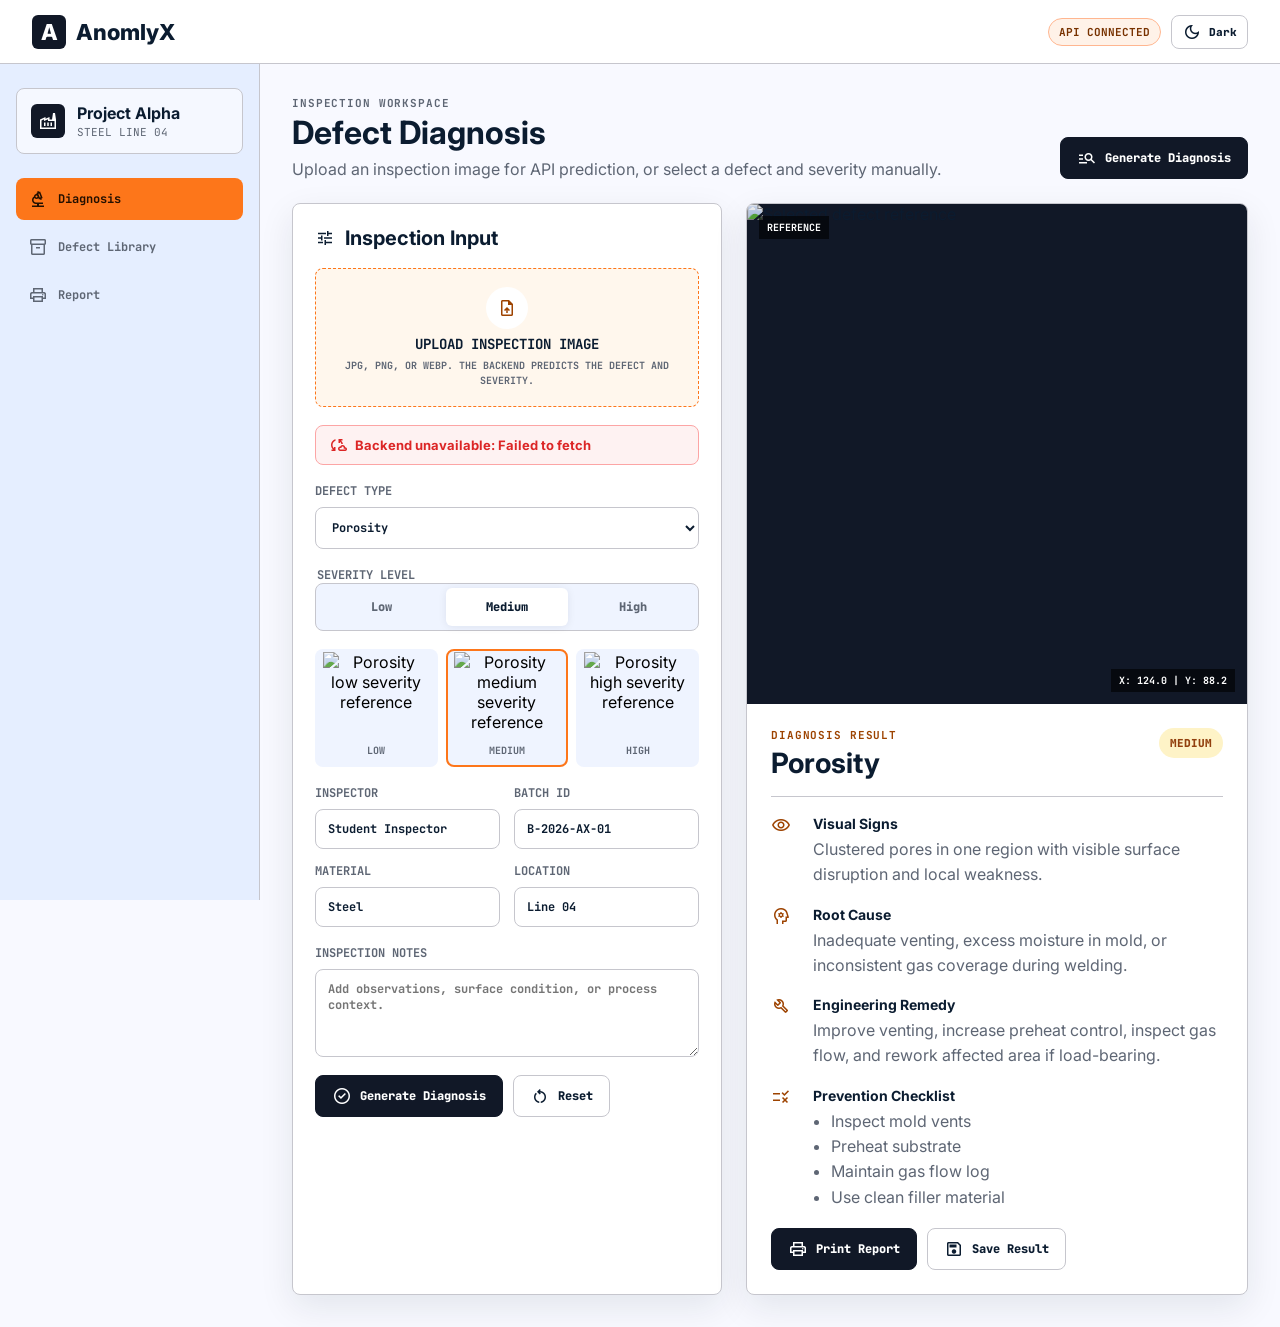
==== commit c7955807: "Modify frontend components and styling" ====
--- a/index.html
+++ b/index.html
@@ -15,12 +15,13 @@
       <span class="brand-mark">A</span>
       <span>AnomlyX</span>
     </a>
-    <nav class="topnav" aria-label="Primary navigation">
-      <a href="#diagnose" data-route="diagnose">Diagnose</a>
-      <a href="#library" data-route="library">Defect Library</a>
-      <a href="#report" data-route="report">Report</a>
-    </nav>
-    <span class="prototype-badge">API Connected</span>
+    <div class="topbar-actions">
+      <span class="prototype-badge">API Connected</span>
+      <button class="theme-toggle" id="themeToggle" type="button" aria-label="Switch to dark mode">
+        <span class="material-symbols-outlined" id="themeIcon">dark_mode</span>
+        <span id="themeLabel">Dark</span>
+      </button>
+    </div>
   </header>
 
   <main class="app-shell">
@@ -122,7 +123,7 @@
             <div class="button-row">
               <button type="button" class="primary-action" id="updateBtn">
                 <span class="material-symbols-outlined">check_circle</span>
-                Update Result
+                Generate Diagnosis
               </button>
               <button type="reset" class="ghost-action" id="resetBtn">
                 <span class="material-symbols-outlined">restart_alt</span>
--- a/styles.css
+++ b/styles.css
@@ -14,7 +14,41 @@
   --amber: #d97706;
   --red: #dc2626;
   --shadow: 0 12px 35px rgba(11, 28, 48, 0.09);
+  --topbar-bg: rgba(255, 255, 255, 0.94);
+  --line-card-bg: rgba(255, 255, 255, 0.62);
+  --input-bg: #ffffff;
+  --upload-bg: #fff7ed;
+  --icon-surface: #ffffff;
+  --badge-bg: #fff2e8;
+  --badge-border: #ffb690;
+  --badge-text: #783200;
   --radius: 8px;
+}
+
+body[data-theme="dark"] {
+  --bg: #0f141b;
+  --surface: #171d26;
+  --surface-low: #202937;
+  --surface-mid: #151c26;
+  --surface-high: #2b3647;
+  --text: #e8edf5;
+  --muted: #a8b3c3;
+  --border: #354153;
+  --primary: #f4f7fb;
+  --accent: #f59e0b;
+  --accent-strong: #fb923c;
+  --green: #34d399;
+  --amber: #fbbf24;
+  --red: #f87171;
+  --shadow: 0 14px 36px rgba(0, 0, 0, 0.36);
+  --topbar-bg: rgba(17, 24, 34, 0.94);
+  --line-card-bg: rgba(32, 41, 55, 0.78);
+  --input-bg: #111827;
+  --upload-bg: #241b14;
+  --icon-surface: #202937;
+  --badge-bg: #241b14;
+  --badge-border: #7c3b12;
+  --badge-text: #fed7aa;
 }
 
 * {
@@ -58,7 +92,7 @@
   justify-content: space-between;
   height: 64px;
   padding: 0 32px;
-  background: rgba(255, 255, 255, 0.94);
+  background: var(--topbar-bg);
   border-bottom: 1px solid var(--border);
   backdrop-filter: blur(10px);
 }
@@ -80,7 +114,7 @@
   place-items: center;
   border-radius: 6px;
   background: var(--primary);
-  color: white;
+  color: var(--surface);
   font-weight: 800;
 }
 
@@ -103,19 +137,47 @@
   color: var(--accent);
 }
 
+.topbar-actions {
+  display: inline-flex;
+  align-items: center;
+  gap: 10px;
+  margin-left: auto;
+}
+
 .prototype-badge {
   display: inline-flex;
   align-items: center;
   min-height: 28px;
   padding: 0 10px;
-  border: 1px solid #ffb690;
+  border: 1px solid var(--badge-border);
   border-radius: 999px;
-  background: #fff2e8;
-  color: #783200;
+  background: var(--badge-bg);
+  color: var(--badge-text);
   font-family: "JetBrains Mono", monospace;
   font-size: 11px;
   font-weight: 700;
   text-transform: uppercase;
+}
+
+.theme-toggle {
+  display: inline-flex;
+  align-items: center;
+  justify-content: center;
+  gap: 7px;
+  min-height: 34px;
+  border: 1px solid var(--border);
+  border-radius: var(--radius);
+  background: var(--surface);
+  color: var(--text);
+  padding: 0 10px;
+  font-family: "JetBrains Mono", monospace;
+  font-size: 11px;
+  font-weight: 800;
+}
+
+.theme-toggle:hover {
+  border-color: var(--accent-strong);
+  color: var(--accent);
 }
 
 .app-shell {
@@ -141,7 +203,7 @@
   padding: 14px;
   border: 1px solid var(--border);
   border-radius: var(--radius);
-  background: rgba(255, 255, 255, 0.62);
+  background: var(--line-card-bg);
 }
 
 .line-card .material-symbols-outlined {
@@ -151,7 +213,7 @@
   place-items: center;
   border-radius: 6px;
   background: var(--primary);
-  color: white;
+  color: var(--surface);
 }
 
 .line-card strong,
@@ -187,7 +249,7 @@
 .side-link.active,
 .side-link:hover {
   background: var(--accent-strong);
-  color: #341100;
+  color: #241000;
 }
 
 .content {
@@ -285,7 +347,7 @@
   width: 100%;
   border: 1px solid var(--border);
   border-radius: var(--radius);
-  background: #fff;
+  background: var(--input-bg);
   color: var(--text);
   padding: 11px 12px;
   outline: none;
@@ -335,7 +397,7 @@
   padding: 18px;
   border: 1px dashed var(--accent-strong);
   border-radius: var(--radius);
-  background: #fff7ed;
+  background: var(--upload-bg);
   color: var(--text);
   text-align: center;
   cursor: pointer;
@@ -347,7 +409,7 @@
   height: 42px;
   place-items: center;
   border-radius: 50%;
-  background: white;
+  background: var(--icon-surface);
   color: var(--accent);
 }
 
@@ -476,12 +538,12 @@
 .primary-action {
   border: 1px solid var(--primary);
   background: var(--primary);
-  color: white;
+  color: var(--surface);
 }
 
 .ghost-action {
   border: 1px solid var(--border);
-  background: white;
+  background: var(--surface);
   color: var(--text);
 }
 
@@ -492,13 +554,15 @@
 
 .result-panel {
   display: grid;
-  grid-template-columns: minmax(300px, 44%) minmax(0, 1fr);
+  grid-template-rows: auto 1fr;
   overflow: hidden;
 }
 
 .result-visual {
   position: relative;
-  min-height: 100%;
+  width: min(100%, 560px);
+  aspect-ratio: 1;
+  justify-self: center;
   background: var(--primary);
 }
 
@@ -506,7 +570,6 @@
   display: block;
   width: 100%;
   height: 100%;
-  min-height: 520px;
   object-fit: cover;
   opacity: 0.9;
 }
@@ -636,7 +699,7 @@
   overflow: hidden;
   border: 1px solid var(--border);
   border-radius: var(--radius);
-  background: white;
+  background: var(--surface);
   box-shadow: 0 8px 20px rgba(11, 28, 48, 0.06);
 }
 
@@ -726,7 +789,7 @@
   padding: 42px;
   border: 1px solid var(--border);
   border-radius: var(--radius);
-  background: white;
+  background: var(--surface);
   box-shadow: var(--shadow);
 }
 
@@ -852,7 +915,6 @@
 @media (max-width: 1020px) {
   .app-shell,
   .diagnosis-grid,
-  .result-panel,
   .report-content {
     grid-template-columns: 1fr;
   }
@@ -865,8 +927,8 @@
     grid-template-columns: repeat(2, minmax(0, 1fr));
   }
 
-  .result-visual img {
-    min-height: 300px;
+  .result-visual {
+    width: min(100%, 520px);
   }
 }
 
